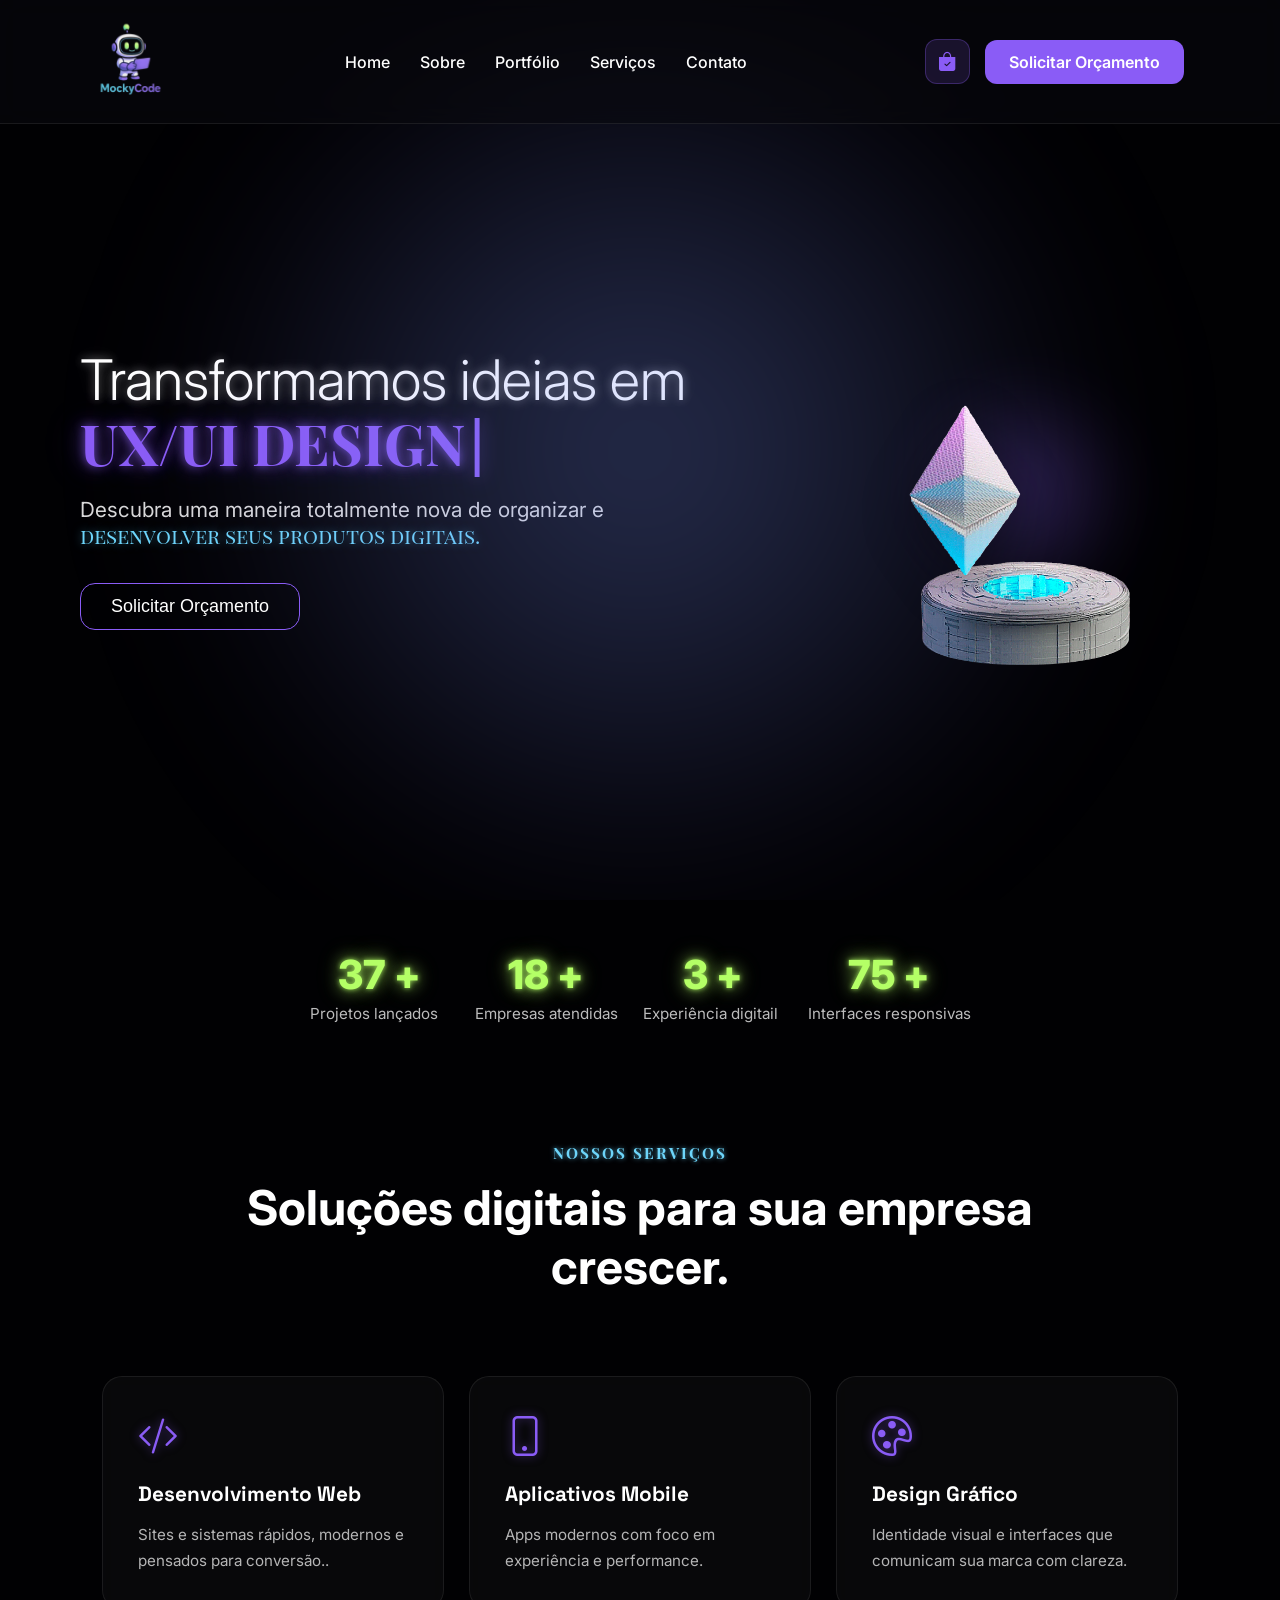
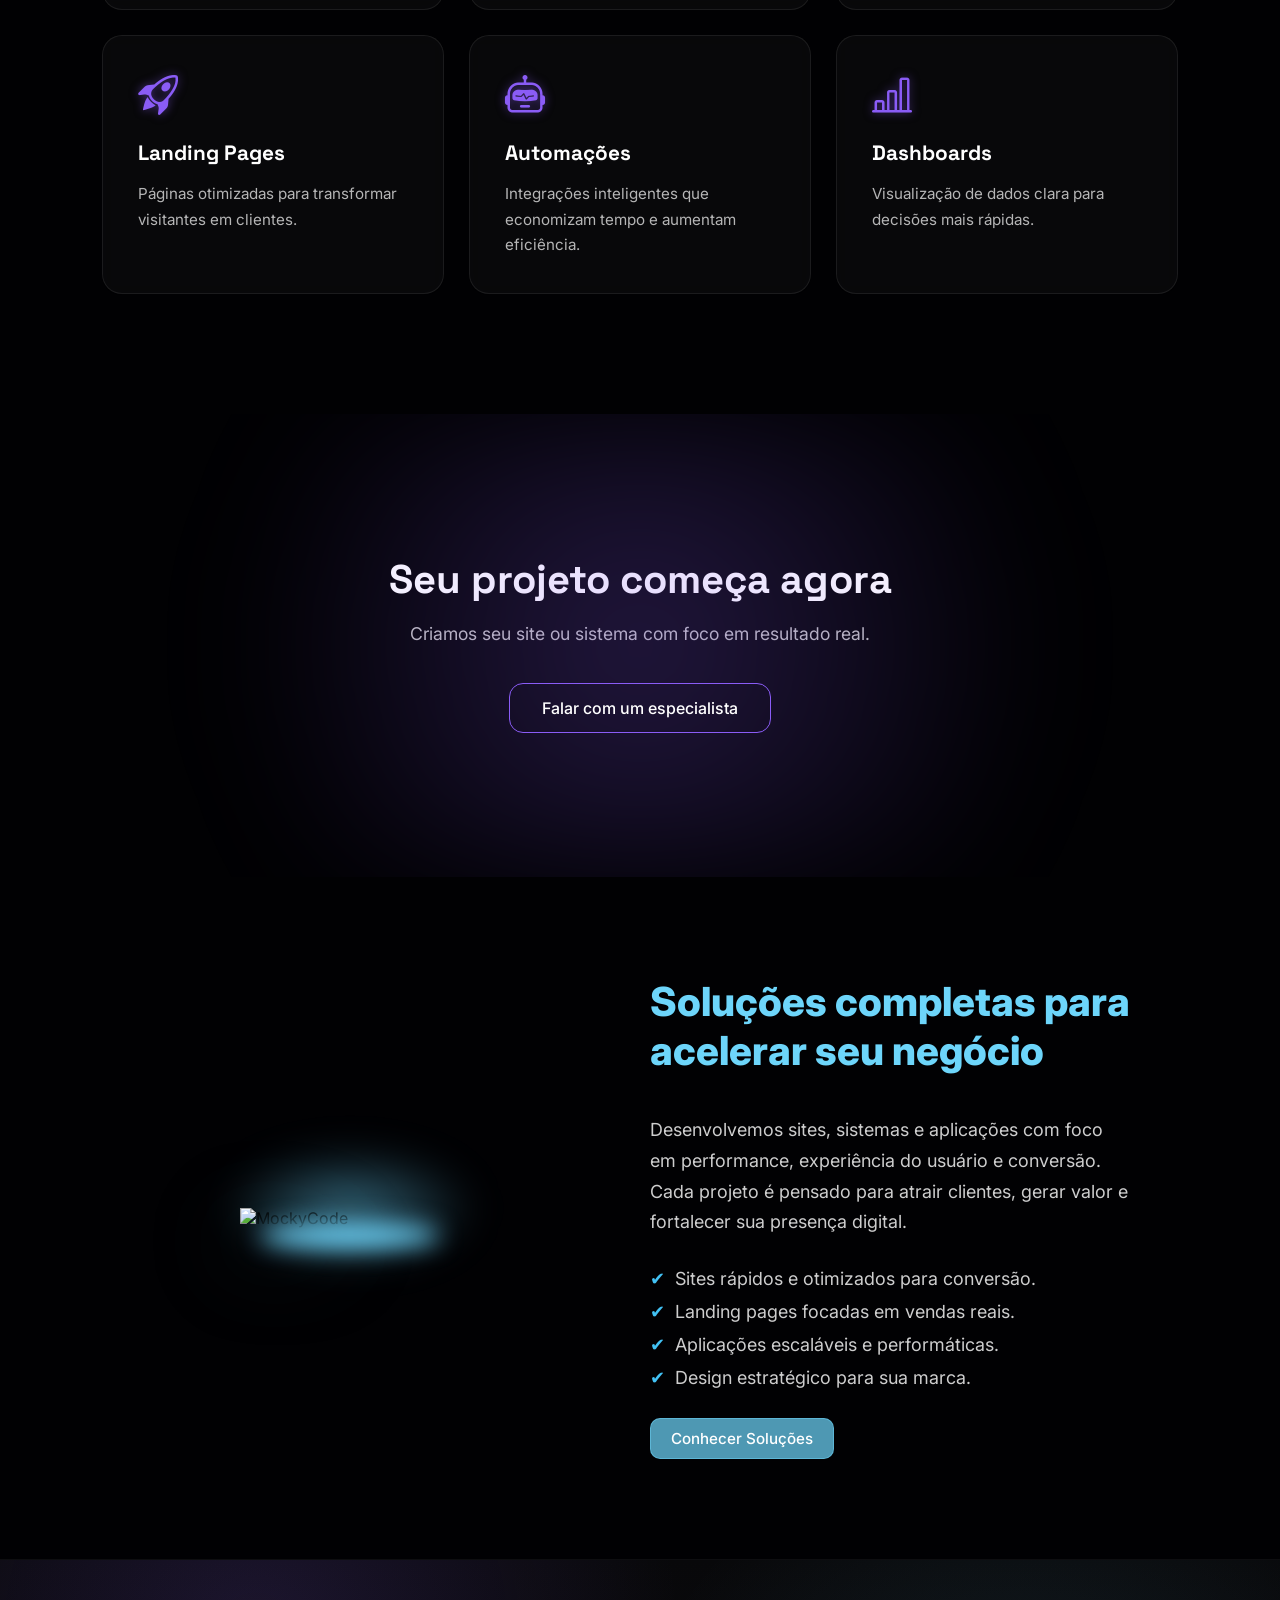
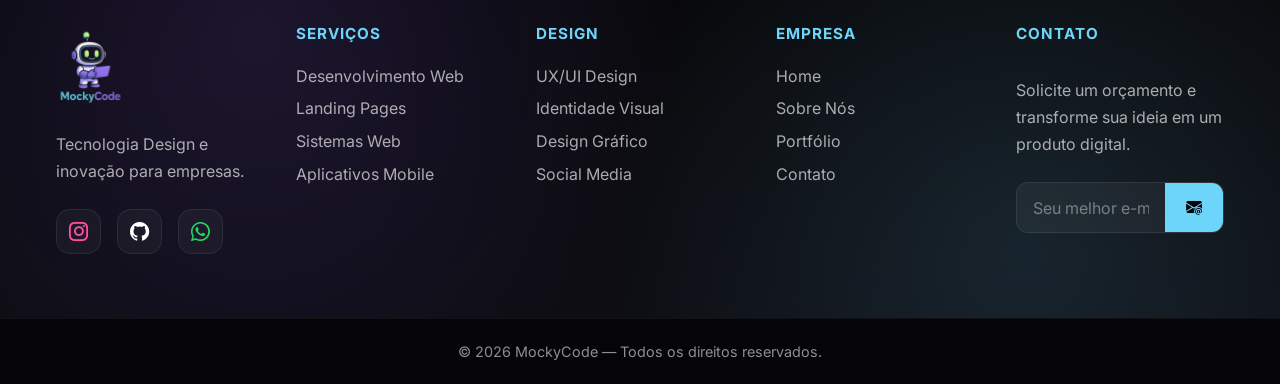
==== index..html @ bb94099f "teste" ====
<!DOCTYPE html>
<html lang="pt-br">

<head>
    <meta charset="UTF-8">
    <meta name="viewport" content="width=device-width, initial-scale=1.0">
    <!-- BOOTSRAP -->
    <link rel="stylesheet" href="https://cdn.jsdelivr.net/npm/bootstrap-icons@1.11.3/font/bootstrap-icons.min.css">

    <link rel="stylesheet" href="public/src/css/global/reset.css">
    <link rel="stylesheet" href="public/src/css/views/index.css">
    <script src="public/src/js/effects/scroll.js" defer></script>
    <script src="public/src/js/effects/contador.js" defer></script>
    <script src="public/src/js/effects/animation.js" defer></script>
    <script src="public/src/js/components/menumobi.js" defer></script>
    <title>Mockycode</title>
</head>

<body>
   <nav class="nav-bar">

    <div class="logo">
        <img src="public/app/assets/logo/logo-mockycode.svg" alt="logo-mockycode">
    </div>

    <div class="nav-list">

        <ul>
            <li><a href="#home">Home</a></li>
            <li><a href="#about">Sobre</a></li>
            <li><a href="#portfolio">Portfólio</a></li>
            <li><a href="#services">Serviços</a></li>
            <li><a href="#contact">Contato</a></li>
        </ul>

        <div class="mobile-actions">

            <a href="#" class="btn-loja">
                <i class="bi bi-bag-check-fill"></i>
            </a>

            <a href="#contact" class="btn-contato-menu">
                Solicitar Orçamento
            </a>

        </div>

    </div>

    <div class="nav-actions">
        <a href="#" class="btn-loja">
            <i class="bi bi-bag-check-fill"></i>
        </a>

        <a href="#contact" class="btn-contato-menu">
            Solicitar Orçamento
        </a>
    </div>

    <div class="mobile-menu-btn">
      <i class="bi bi-grid-3x3-gap-fill"></i>
    </div>

</nav>

    <main id="home">
        <div class="hero-content">

            <div class="content">
                <h1>
                    Transformamos ideias em
                    <span class="typing">produtos digitais.</span>
                </h1>

                <p>
                    Descubra uma maneira totalmente nova de organizar e
                    <span> desenvolver seus produtos digitais.</span>
                </p>

                <button class="btn-contato">
                    Solicitar Orçamento
                </button>
            </div>

            <div class="img-flutuante">
                <img src="public/app/assets/images/base.png" class="base-img">
                <img src="public/app/assets/images/diamante.png" class="objeto-img">
            </div>

        </div>
    </main>

    <div class="hero-stats">

        <div class="stat-box">
            <h3 class="counter" data-target="50">0</h3>
            <p>Projetos lançados</p>
        </div>

        <div class="stat-box">
            <h3 class="counter" data-target="25">0</h3>
            <p>Empresas atendidas</p>
        </div>

        <div class="stat-box">
            <h3 class="counter" data-target="5">0</h3>
            <p>Experiência digitail</p>
        </div>

        <div class="stat-box">
            <h3 class="counter" data-target="100">0</h3>
            <p>Interfaces responsivas</p>
        </div>

    </div>

    <section class="services">
        <div class="section-title">
            <span>Nossos Serviços</span>
            <h2>Soluções digitais para sua empresa crescer.</h2>
            <p>

            </p>
        </div>

        <div class="services-grid">

            <div class="service-card">
                <i class="bi bi-code-slash"></i>
                <h3>Desenvolvimento Web</h3>
                <p>Sites e sistemas rápidos, modernos e pensados para conversão..</p>
            </div>

            <div class="service-card">
                <i class="bi bi-phone"></i>
                <h3>Aplicativos Mobile</h3>
                <p>Apps modernos com foco em experiência e performance.</p>
            </div>

            <div class="service-card">
                <i class="bi bi-palette"></i>
                <h3>Design Gráfico</h3>
                <p>Identidade visual e interfaces que comunicam sua marca com clareza.</p>
            </div>

            <div class="service-card">
                <i class="bi bi-rocket-takeoff"></i>
                <h3>Landing Pages</h3>
                <p>Páginas otimizadas para transformar visitantes em clientes.</p>
            </div>

            <div class="service-card">
                <i class="bi bi-robot"></i>
                <h3>Automações</h3>
                <p>Integrações inteligentes que economizam tempo e aumentam eficiência.</p>
            </div>

            <div class="service-card">
                <i class="bi bi-bar-chart-line"></i>
                <h3>Dashboards</h3>
                <p>Visualização de dados clara para decisões mais rápidas.</p>
            </div>

        </div>
    </section>

    <section class="cta">
        <h2>Seu projeto começa agora</h2>
        <p>Criamos seu site ou sistema com foco em resultado real.</p>

        <a href="#" class="btn-cta">Falar com um especialista</a>
    </section>

    <section class="card-section">
        <div class="floating-image">

            <img src="public/app/assets/images/robo.png" alt="MockyCode">

            <div class="floating-shadow"></div>

        </div>

        <div class="card-text">
            <h2>Soluções completas para acelerar seu negócio</h2>
            <p>Desenvolvemos sites, sistemas e aplicações com foco em performance, experiência do usuário e conversão.
                Cada projeto é pensado para atrair clientes, gerar valor e fortalecer sua presença digital.</p>
            <ul>
                <li>Sites rápidos e otimizados para conversão.</li>
                <li>Landing pages focadas em vendas reais.</li>
                <li>Aplicações escaláveis e performáticas.</li>
                <li>Design estratégico para sua marca.</li>
            </ul>
            <a class="btn-pourple" href="#">Conhecer Soluções</a>
        </div>
    </section>

    <footer>
        <div id="footer-content">
            <div id="footer-contacts">
                <img src="public/app/assets/logo/logo-mockycode.svg" alt="">
                <p>Tecnologia Design e inovação para empresas.</p>

                <div id="footer-social-midia">
                    <a href="#" class="footer-link" id="instagram">
                        <i class="bi bi-instagram"></i>
                    </a>

                    <a href="#" class="footer-link" id="github">
                        <i class="bi bi-github icon-black"></i>
                    </a>

                    <a href="#" class="footer-link" id="whatsapp">
                        <i class="bi bi-whatsapp"></i>
                    </a>
                </div>
            </div>

            <ul class="footer-list">
                <li>
                    <h3>SERVIÇOS</h3>
                </li>
                <li>
                    <a href="#" class="footer-link">Desenvolvimento Web</a>
                </li>
                <li>
                    <a href="#" class="footer-link">Landing Pages</a>
                </li>
                <li>
                    <a href="#" class="footer-link">Sistemas Web</a>
                </li>
                <li>
                    <a href="#" class="footer-link">Aplicativos Mobile</a>
                </li>
            </ul>

            <ul class="footer-list">
                <li>
                    <h3>DESIGN</h3>
                </li>
                <li>
                    <a href="#" class="footer-link">UX/UI Design</a>
                </li>
                <li>
                    <a href="#" class="footer-link">Identidade Visual</a>
                </li>
                <li>
                    <a href="#" class="footer-link">Design Gráfico</a>
                </li>
                <li>
                    <a href="#" class="footer-link">Social Media</a>
                </li>
            </ul>

            <ul class="footer-list">
                <li>
                    <h3>EMPRESA</h3>
                </li>
                <li>
                    <a href="#home" class="footer-link">Home</a>
                </li>
                <li>
                    <a href="#about" class="footer-link">Sobre Nós</a>
                </li>
                <li>
                    <a href="#portfolio" class="footer-link">Portfólio</a>
                </li>
                <li>
                    <a href="#contact" class="footer-link">Contato</a>
                </li>
            </ul>


            <div id="footer-subscribe">
                <h3>CONTATO</h3>

                <p>Solicite um orçamento e transforme sua ideia em um produto digital.</p>

                <div id="input-group">
                    <input type="email" id="email" placeholder="Seu melhor e-mail">
                    <button>
                        <i class="bi bi-envelope-at-fill"></i>
                    </button>
                </div>
            </div>
        </div>

        <div id="footer-copyright">
            &#169
            2026 MockyCode — Todos os direitos reservados.
        </div>
    </footer>

</body>

</html
---- public/src/css/views/index.css ----
/* MAIN */
main::before {
    content: "";
    position: absolute;
    inset: -20%;
    background:
        radial-gradient(circle, rgba(109, 213, 250, .15) 0%, transparent 40%),
        radial-gradient(circle, rgba(138, 92, 246, .20) 0%, transparent 45%);

    filter: blur(80px);

    animation: floatGlow 12s ease-in-out infinite alternate;
}

@keyframes floatGlow {

    0% {
        transform: translate(-20%, -20%) rotate(0deg);
    }

    100% {
        transform: translate(20%, 20%) rotate(180deg);
    }
}

#home {
    min-height: 100vh;
    display: flex;
    align-items: center;
    justify-content: center;
    padding-top: 80px;
    position: relative;
    overflow: hidden;
}

.hero-content {
    width: 100%;
    max-width: 1300px;
    margin: 0 auto;
    padding: 0 60px;
    display: flex;
    align-items: center;
    justify-content: center;
    gap: 120px;
}

.content {
    flex: 1;
    max-width: 650px;
}

.content h1 {
    font-size: 3.5rem;
    font-weight: 300;
    line-height: 1.1;
    color: var(--color-6);
    margin-bottom: 25px;
    text-shadow:
        0 0 10px rgba(255, 255, 255, .4),
        0 0 20px rgba(255, 255, 255, .15);
}

.content h1 span {
    display: block;
    color: var(--color-1);
    font-weight: 700;
    text-shadow:
        0 0 10px rgba(138, 92, 246, .7),
        0 0 20px rgba(138, 92, 246, .5),
        0 0 40px rgba(138, 92, 246, .3);
}

.typing::after {
    content: "|";
    margin-left: 5px;
    animation: blink 0.7s infinite;
    color: var(--color-1);
    text-shadow: 0 0 20px rgba(138, 92, 246, .5);
}

@keyframes blink {
    50% {
        opacity: 0;
    }
}

.content p {
    max-width: 600px;
    color: rgba(255, 255, 255, .85);
    font-size: 1.3rem;
    line-height: 1.2;
    margin-bottom: 35px;
    font-family: var(--font2);
}

.content p span {
    display: block;
    color: var(--color-3);
    text-shadow: 0 0 10px rgba(109, 213, 250, .5);
}

.btn-contato {
    position: relative;
    overflow: hidden;
    padding: 12px 30px;
    font-size: 18px;
    font-weight: 500;
    border-radius: 15px;
    background: transparent;
    border: 1px solid #8A5CF6;
    color: #FFFFFF;
    cursor: pointer;
    transition: color .5s ease;
}

.btn-contato::before {
    content: "";
    position: absolute;
    inset: 0;
    background: #8A5CF6;
    transform: scaleX(0);
    transform-origin: left;
    transition: transform .5s ease;
    z-index: -1;
}

.btn-contato:hover::before {
    transform: scaleX(1);
}

.btn-contato:hover {
    color: var(--color-7);
    text-shadow: 0 0 10px #000;
}

.img-flutuante {
    position: relative;
    width: 350px;
    height: 350px;
    display: flex;
    justify-content: center;
    align-items: center;
    flex-shrink: 0;
}

.img-flutuante::before {
    content: "";
    position: absolute;
    width: 220px;
    height: 220px;
    border-radius: 50%;
    background: radial-gradient(circle, rgba(138, 92, 246, .35), transparent 70%);
    filter: blur(35px);
    z-index: -1;
}

.img-flutuante::after {
    content: "";
    position: absolute;
    bottom: 35px;
    left: 50%;
    transform: translateX(-50%);
    width: 140px;
    height: 20px;
    background: rgba(0, 0, 0, .55);
    border-radius: 50%;
    filter: blur(10px);
    animation: shadowFloat 4s ease-in-out infinite;
}

.base-img {
    position: absolute;
    width: 220px;
    bottom: 0;
    left: 50%;
    transform: translateX(-50%);
}

.objeto-img {
    /* position: absolute; */
    width: 120px;
    top: 70px;
    left: 50%;
    transform: translateX(-50%);
    animation: float 4s ease-in-out infinite;
    filter: drop-shadow(0 15px 25px rgba(0, 0, 0, .4));
}

@keyframes float {

    0%,
    100% {
        transform:
            translateX(-50%) translateY(0);
    }

    50% {
        transform:
            translateX(-50%) translateY(-20px);
    }
}

@keyframes shadowFloat {

    0%,
    100% {
        transform:
            translateX(-50%) scale(1);

        opacity: .5;
    }

    50% {
        transform:
            translateX(-50%) scale(.8);

        opacity: .2;
    }
}

/* SECTION CONTADOR */

.hero-stats {
    display: flex;
    justify-content: center;
    align-items: center;
    gap: 25px;
    margin-top: 50px;
    flex-wrap: wrap;
}

.stat-box {
    min-width: 140px;
}

.stat-box h3 {
    font-size: 2.5rem;
    font-weight: 800;
    margin-bottom: 5px;
    text-align: center;
    color: var(--color-5);
    text-shadow:
        0 0 5px rgba(180, 255, 102, .8),
        0 0 15px rgba(180, 255, 102, .6),
        0 0 25px rgba(180, 255, 102, .4);
}

.stat-box p {
    color: rgba(255, 255, 255, 0.735);
    font-size: .95rem;
}

/* SECTION SERVIÇOS */
.services {
    padding: 120px 8%;
}

.section-title {
    text-align: center;
    max-width: 800px;
    margin: 0 auto 80px;
}

.section-title span {
    color: var(--color-3);
    text-shadow: 0 0 5px rgba(109, 213, 250, .8);
    font-size: .95rem;
    font-weight: 600;
    letter-spacing: 2px;
    text-transform: uppercase;
}

.section-title h2 {
    font-size: 3rem;
    color: var(--color-6);
    margin: 15px 0;
}

.services-grid {
    display: grid;
    grid-template-columns: repeat(3, 1fr);
    gap: 25px;
}

.service-card {
    padding: 35px;
    background: rgba(255, 255, 255, .03);
    border: 1px solid rgba(255, 255, 255, .08);
    border-radius: 20px;
    transition: .4s ease;
    backdrop-filter: blur(10px);
}

.service-card:hover {
    transform: translateY(-10px);
    border-color: rgba(138, 92, 246, .4);
    box-shadow: 0 10px 30px rgba(138, 92, 246, .15), 0 0 20px rgba(109, 213, 250, .08);
}

.service-card i {
    font-size: 2.5rem;
    color: var(--color-1);
    margin-bottom: 20px;
    display: inline-block;
    text-shadow: 0 0 10px rgba(138, 92, 246, .5);
}

.service-card h3 {
    color: var(--color-6);
    margin-bottom: 15px;
    font-size: 1.3rem;
    font-family: var(--font-heading);
}

.service-card p {
    color: rgba(255, 255, 255, .7);
    line-height: 1.7;
    font-size: .95rem;
}

/* SESSÃO CTA */

.cta {
    text-align: center;
    padding: 140px 8%;
    position: relative;
    overflow: hidden;
    opacity: 0;
    transform: translateY(60px);
    transition: all 1s ease;
}

.cta.active {
    opacity: 1;
    transform: translateY(0);
}

.cta::before {
    content: "";
    position: absolute;
    inset: 0;
    background: radial-gradient(circle, rgba(138, 92, 246, .25), transparent 60%);
    filter: blur(60px);
}

.cta h2 {
    font-size: 2.5rem;
    color: var(--color-6);
    margin-bottom: 15px;
    font-family: var(--font-heading);
}

.cta p {
    color: rgba(255, 255, 255, 0.742);
    font-size: 1.1rem;
    max-width: 600px;
    margin: 0 auto 35px;
    line-height: 1.6;
}

.btn-cta {
    display: inline-block;
    padding: 14px 32px;
    border-radius: 14px;
    background: transparent;
    border: 1px solid var(--color-1);
    color: var(--color-6);
    text-decoration: none;
    font-weight: 500;
    position: relative;
    overflow: hidden;
    transition: all .4s ease;
}

.btn-cta::before {
    content: "";
    position: absolute;
    inset: 0;
    background: var(--color-1);
    transform: scaleX(0);
    transform-origin: left;
    transition: transform .4s ease;
    z-index: -1;
}

.btn-cta:hover::before {
    transform: scaleX(1);
}

.btn-cta:hover {
    color: #fff;
    box-shadow: 0 0 20px rgba(138, 92, 246, .5);
    transform: translateY(-3px);
}

/* sessão robo */

.card-section {
    background: var(--dark);
    padding: 100px 40px;
    display: flex;
    align-items: center;
    justify-content: center;
    gap: 100px;
}

.floating-image {
    position: relative;
    flex: 0 1 400px;
    display: flex;
    justify-content: center;
    align-items: center;
    z-index: 2;
}

.floating-image img {
    width: 320px;
    max-width: 100%;
    height: auto;
    animation: float 4s ease-in-out infinite;
    filter: drop-shadow(0 20px 40px rgba(0, 0, 0, .35));
}

.floating-image::before {
    content: "";
    position: absolute;
    left: 50%;
    bottom: -40px;
    transform: translateX(-50%);
    width: 260px;
    height: 120px;
    background: radial-gradient(ellipse, rgba(109, 213, 250, .5), transparent 70%);
    filter: blur(20px);
    z-index: -1;
}

.floating-shadow {
    position: absolute;
    left: 50%;
    bottom: -20px;
    transform: translateX(-50%);
    width: 180px;
    height: 25px;
    border-radius: 50%;
    background: rgb(109, 212, 250);
    filter: blur(12px);
    animation: shadowFloat 4s ease-in-out infinite;
}

@keyframes float {

    0%,
    100% {
        transform: translateY(0);
    }

    50% {
        transform: translateY(-25px);
    }

}

@keyframes shadowFloat {

    0%,
    100% {
        transform: translateX(-50%) scale(1);
        opacity: .45;
    }

    50% {
        transform: translateX(-50%) scale(.75);
        opacity: .20;
    }

}

.card-text {
    max-width: 480px;
}

.card-text h2 {
    color: var(--color-3);
    font-weight: 800;
    font-size: 40px;
    margin-bottom: 40px;
}

.card-text p {
    font-size: 18px;
    color: rgba(255, 255, 255, 0.805);
    line-height: 1.7;
    margin-bottom: 24px;
}

.card-text ul {
    list-style: none;
    margin-bottom: 24px;
}

.card-text ul li {
    color: rgba(255, 255, 255, 0.805);
    font-size: 18px;
    padding: 6px 0;
}

.card-text ul li::before {
    content: '✔';
    color: var(--color-4);
    margin-right: 10px;
}

.btn-pourple {
    display: inline-flex;
    align-items: center;
    justify-content: center;
    padding: 10px 20px;
    font-size: 0.95rem;
    border-radius: 10px;
    background: rgba(109, 212, 250, 0.718);
    border: 1px solid rgba(109, 213, 250, .5);
    color: var(--color-6);
    text-decoration: none;
    font-weight: 500;
    transition: all .3s ease;
    width: fit-content;
}

.btn-pourple:hover {
    background: var(--color-3);
    box-shadow: 0 0 18px rgba(109, 213, 250, .5);
    transform: translateY(-2px);
}

.btn-pourple:hover {
    color: var(--color-7);
    background: var(--color-3);
    box-shadow: 0 0 20px rgba(109, 213, 250, .5);
    transform: translateY(-3px);
}

.floating-image img {
    width: 220px;
    max-width: 100%;
    height: auto;
    animation: float 4s ease-in-out infinite;
    filter: drop-shadow(0 25px 45px rgba(109, 213, 250, .5));
}

/* RESPONSIVIDADE GERAL */

/* TABLET */
@media screen and (max-width: 1024px) {

    .hero-content {
        flex-direction: column;
        text-align: center;
        gap: 70px;
        padding: 0 30px;
    }

    .content {
        max-width: 100%;
    }

    .content h1 {
        font-size: 3rem;
    }

    .content p {
        max-width: 100%;
        font-size: 1.15rem;
    }

    .hero-stats {
        justify-content: center;
    }

    .services-grid {
        grid-template-columns: repeat(2, 1fr);
    }

    .card-section {
        flex-direction: column;
        text-align: center;
        gap: 60px;
    }

    .card-text {
        max-width: 100%;
    }

    .card-text ul {
        display: inline-block;
        text-align: left;
    }

    .floating-image {
        flex: unset;
    }
}

/* MOBILE */
@media screen and (max-width: 768px) {

    #home {
        padding-top: 120px;
        min-height: auto;
    }

    .hero-content {
        gap: 50px;
        padding: 0 20px;
    }

    .content h1 {
        font-size: 2.5rem;
    }

    .content p {
        font-size: 1rem;
        line-height: 1.6;
    }

    .img-flutuante {
        width: 280px;
        height: 280px;
    }

    .base-img {
        width: 180px;
    }

    .objeto-img {
        width: 90px;
        top: 50px;
    }

    .hero-stats {
        gap: 20px;
    }

    .stat-box {
        min-width: 120px;
    }

    .stat-box h3 {
        font-size: 2rem;
    }

    /* TITULOS */

    .section-title {
        margin-bottom: 50px;
    }

    .section-title h2 {
        font-size: 2.2rem;
    }

    .services {
        padding: 80px 20px;
    }

    .services-grid {
        grid-template-columns: 1fr;
    }

    .service-card {
        padding: 25px;
    }

    .cta {
        padding: 100px 20px;
    }

    .cta h2 {
        font-size: 2rem;
    }

    .cta p {
        font-size: 1rem;
    }

    .card-section {
        padding: 80px 20px;
    }

    .floating-image img {
        width: 180px;
    }

    .floating-image::before {
        width: 200px;
    }

    .card-text h2 {
        font-size: 2rem;
        margin-bottom: 25px;
    }

    .card-text p {
        font-size: 1rem;
    }

    .card-text ul li {
        font-size: 1rem;
    }
}

/* MOBILE PEQUENO */
@media screen and (max-width: 480px) {

    .content h1 {
        font-size: 2rem;
    }

    .content p {
        font-size: .95rem;
    }

    .btn-contato {
        width: 100%;
    }

    .img-flutuante {
        width: 240px;
        height: 240px;
    }

    .base-img {
        width: 150px;
    }

    .objeto-img {
        width: 80px;
    }

    /* CONTADORES */

    /* CONTADORES */

    .hero-stats {
        flex-direction: row;
        flex-wrap: wrap;
        justify-content: center;
    }

    .stat-box h3 {
        font-size: 1.8rem;
    }

    /* TÍTULOS */

    .section-title h2 {
        font-size: 1.8rem;
    }

    /* CTA */

    .cta h2 {
        font-size: 1.7rem;
    }

    .btn-cta {
        width: 100%;
    }

    /* ROBO */

    .card-text h2 {
        font-size: 1.8rem;
    }

    .btn-pourple {
        width: 100%;
    }

    .floating-image img {
        width: 160px;
    }
}
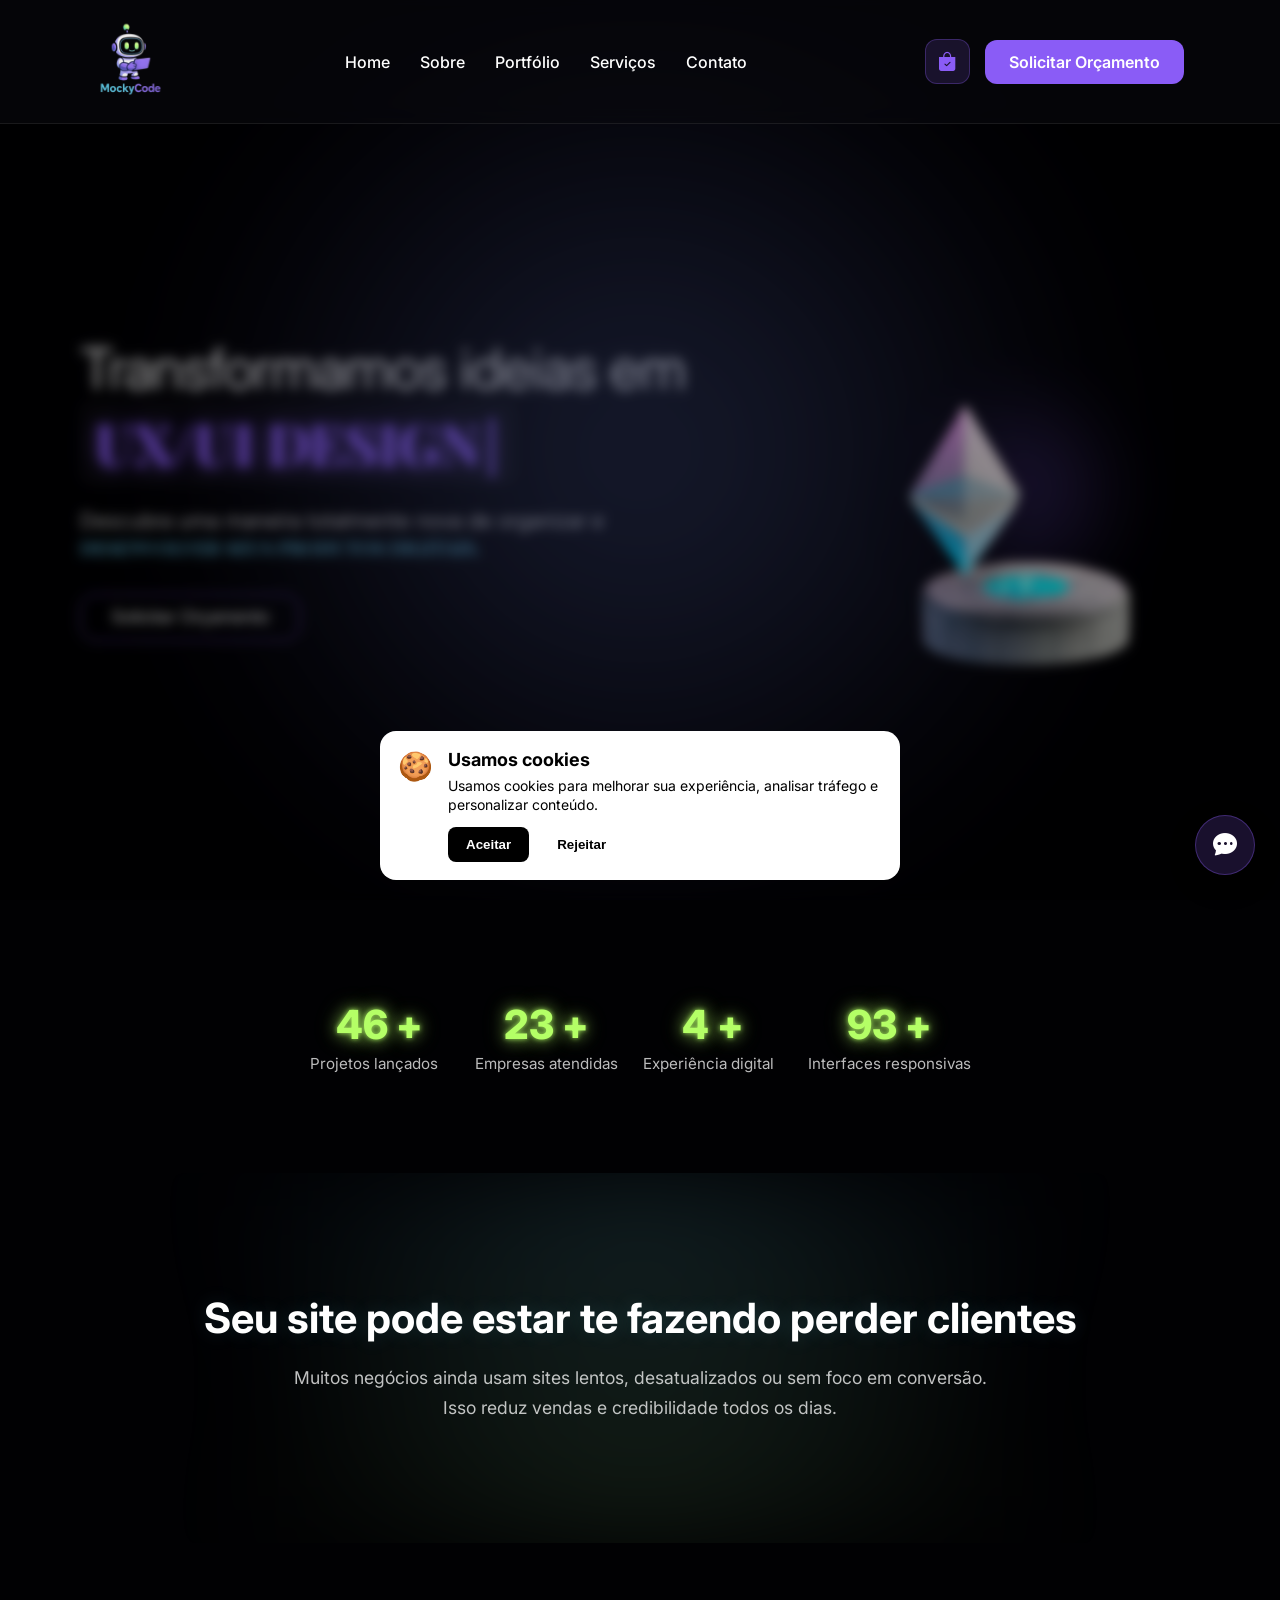
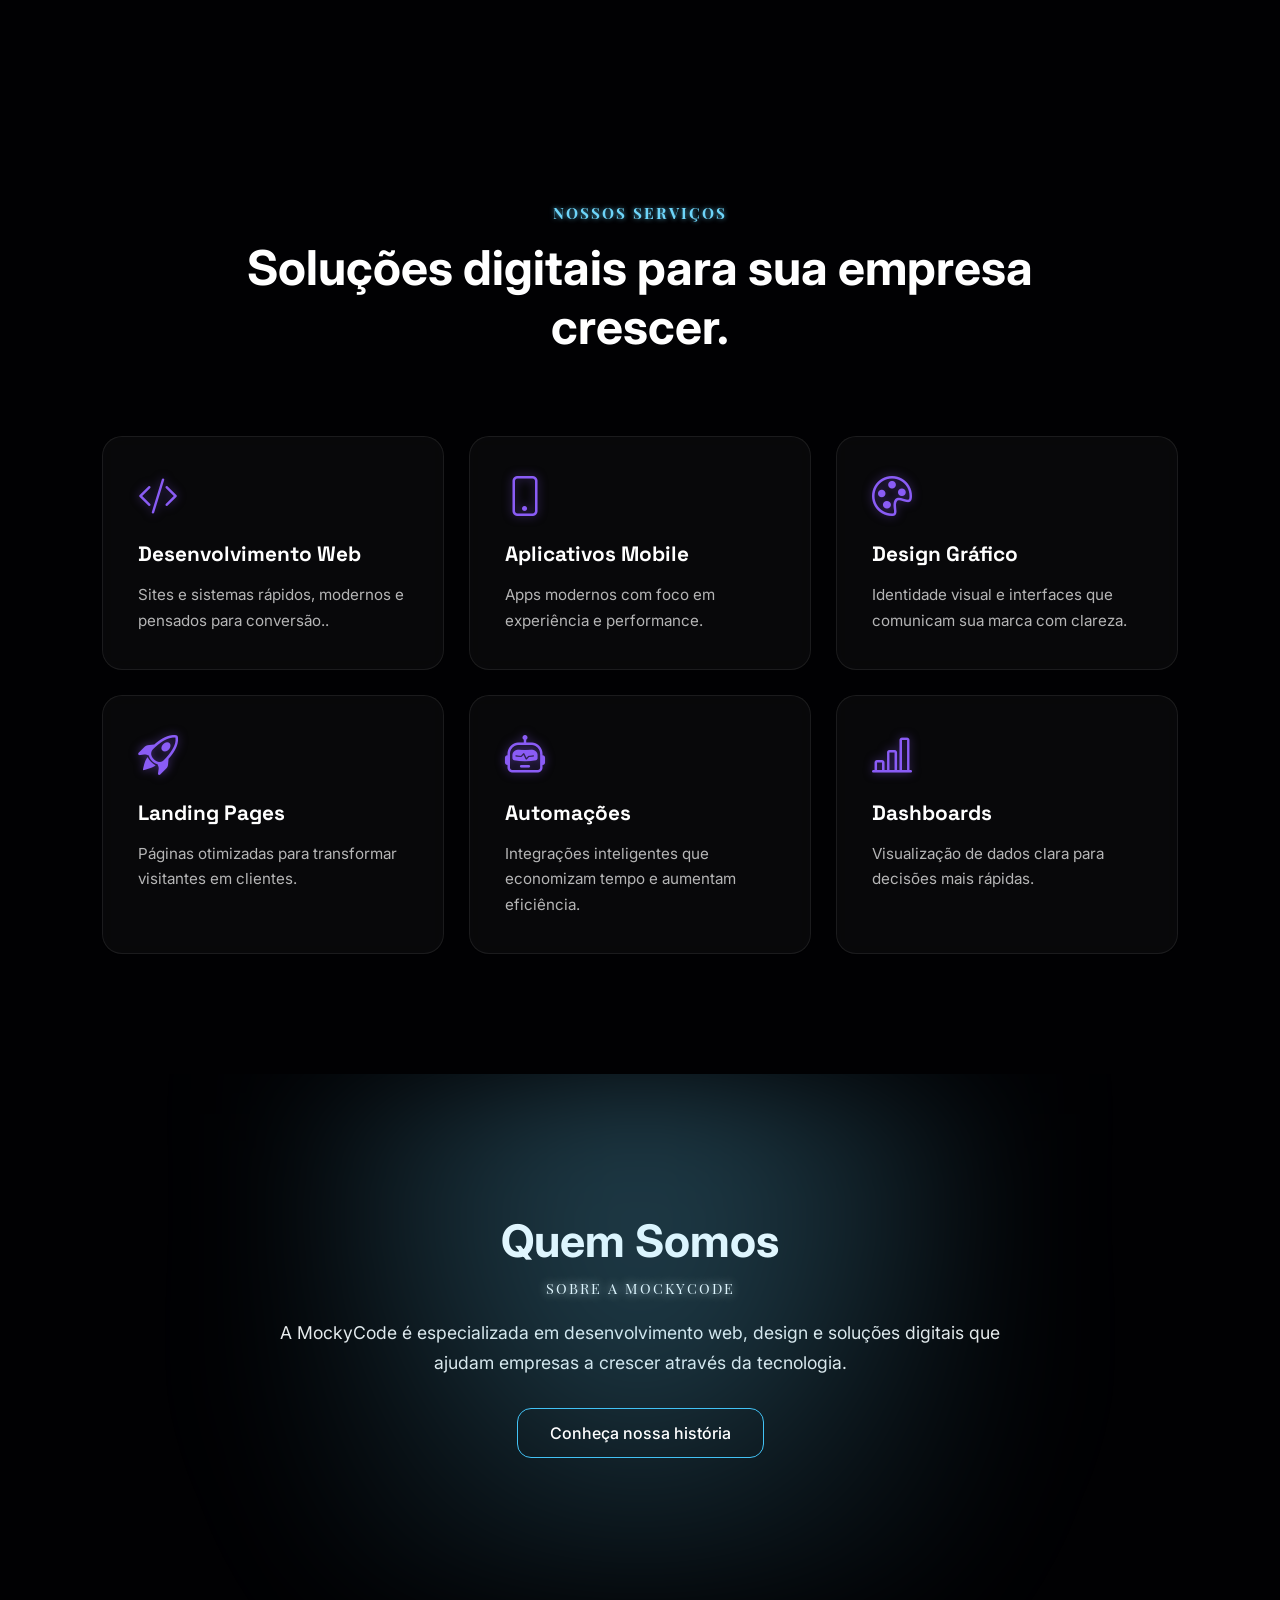
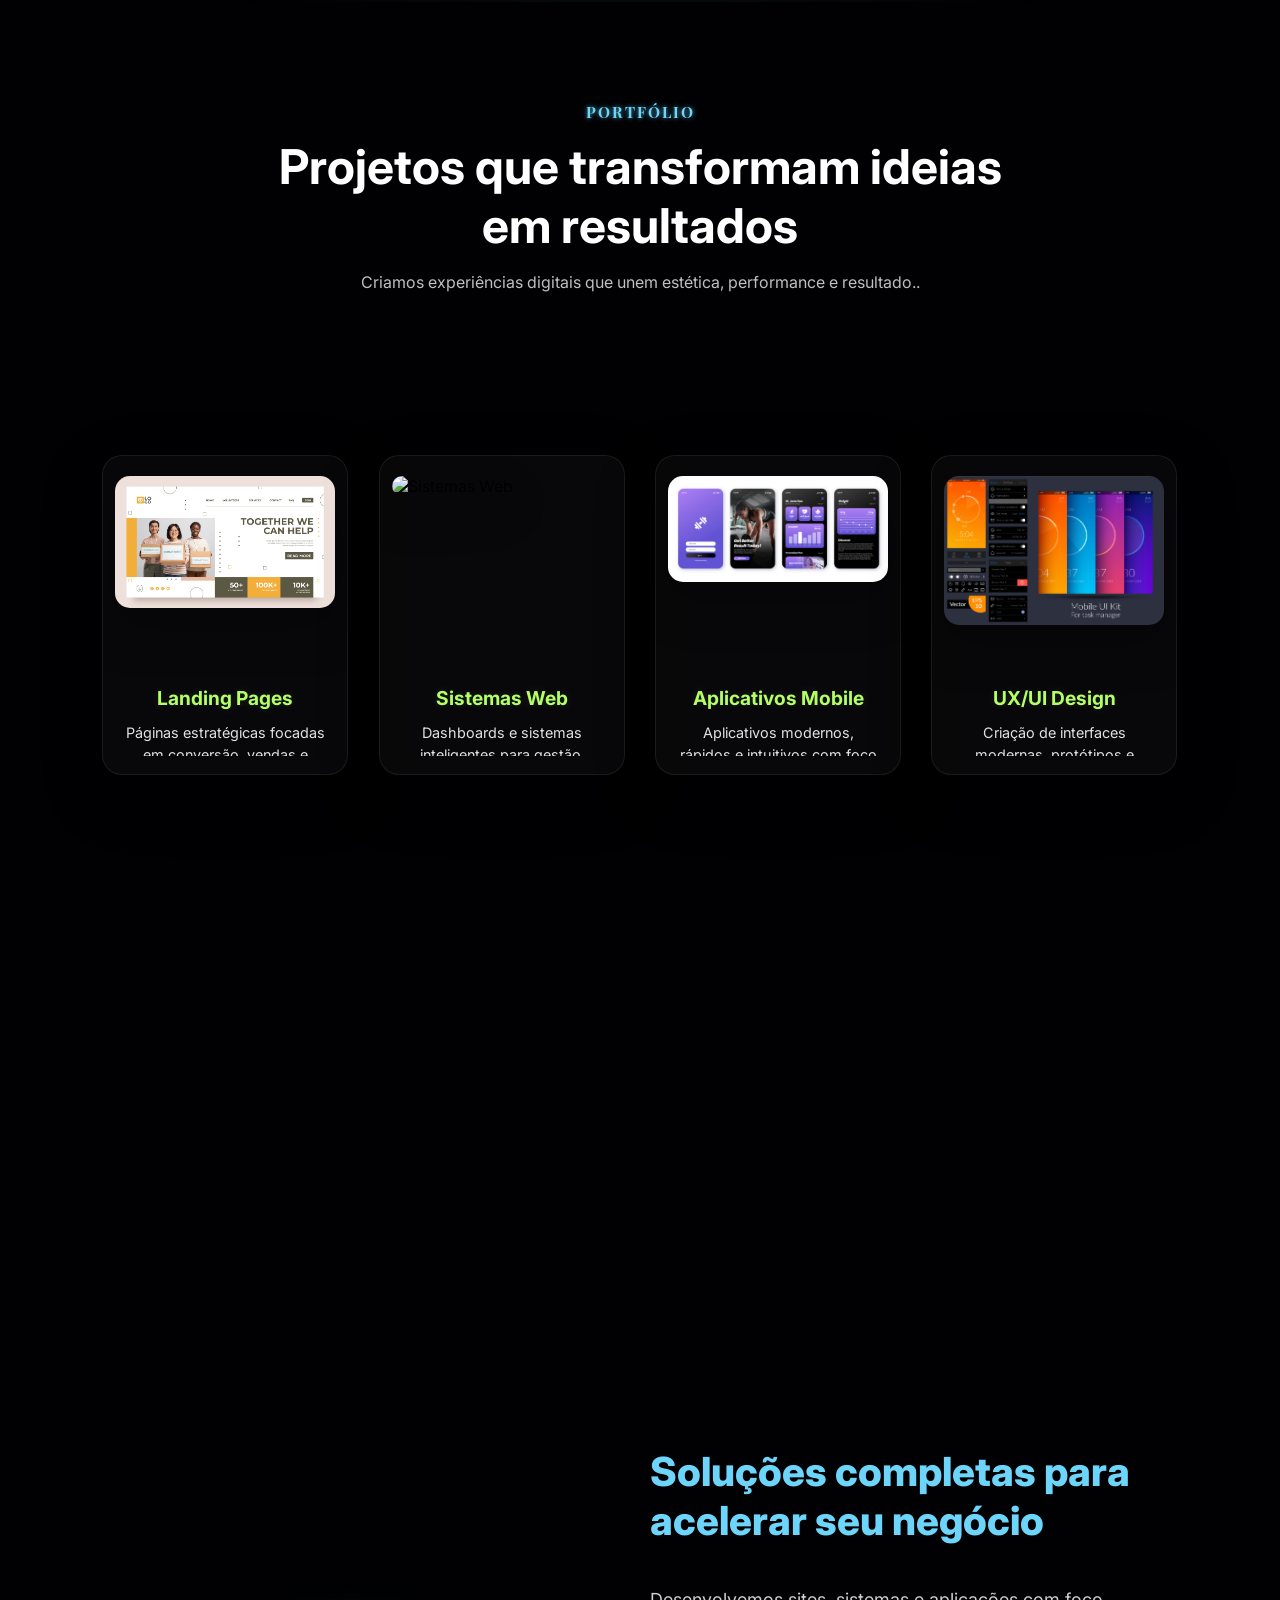
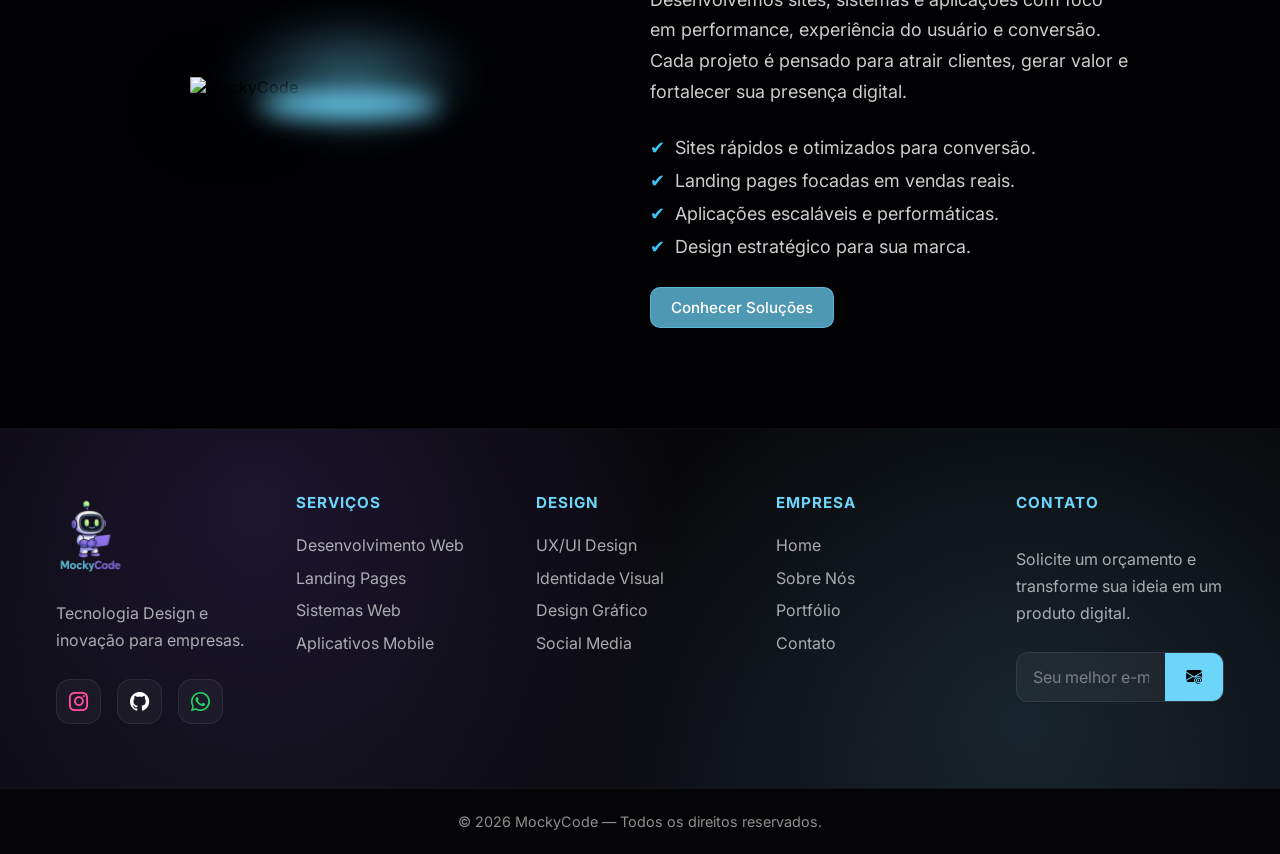
==== commit d279d106: "teste" ====
--- a/index..html
+++ b/index..html
@@ -3,38 +3,106 @@
 
 <head>
     <meta charset="UTF-8">
+
+    <!-- SEO básico -->
+    <meta name="description"
+        content="Criamos sites, landing pages e sistemas web modernos com foco em performance, design e conversão.">
+    <meta name="keywords" content="desenvolvimento web, landing page, UI UX, sistemas web, frontend, MockyCode">
+    <meta name="author" content="MockyCode">
+
+    <!-- Responsividade -->
     <meta name="viewport" content="width=device-width, initial-scale=1.0">
-    <!-- BOOTSRAP -->
+
+    <!-- TÍTULO -->
+    <title>MockyCode | Desenvolvimento Web, UI/UX e Sistemas</title>
+
+    <!-- FAVICON (corrigido) -->
+    <link rel="icon" href="public/app/assets/logo/logo-mockycode.svg" type="image/svg+xml">
+
+    <!-- OG IMAGE (preview WhatsApp / redes sociais) -->
+    <meta property="og:title" content="MockyCode | Desenvolvimento Web">
+    <meta property="og:description"
+        content="Sites modernos, sistemas e UX/UI de alto nível com foco em performance e conversão.">
+    <meta property="og:image" content="https://seudominio.com/public/app/assets/images/og-image.png">
+    <meta property="og:type" content="website">
+    <meta property="og:url" content="https://seudominio.com">
+
+    <!-- BOOTSTRAP ICONS -->
     <link rel="stylesheet" href="https://cdn.jsdelivr.net/npm/bootstrap-icons@1.11.3/font/bootstrap-icons.min.css">
 
+    <!-- CSS -->
     <link rel="stylesheet" href="public/src/css/global/reset.css">
     <link rel="stylesheet" href="public/src/css/views/index.css">
+
+    <!-- JS -->
     <script src="public/src/js/effects/scroll.js" defer></script>
     <script src="public/src/js/effects/contador.js" defer></script>
     <script src="public/src/js/effects/animation.js" defer></script>
     <script src="public/src/js/components/menumobi.js" defer></script>
-    <title>Mockycode</title>
+    <script src="public/src/js/effects/card.js" defer></script>
+    <script src="public/src/js/components/cookies.js" defer></script>
+    <script src="public/src/js/components/server.js" defer></script>
+    <script src="public/src/js/components/chtabot-ui.js" defer></script>
 </head>
 
 <body>
-   <nav class="nav-bar">
-
-    <div class="logo">
-        <img src="public/app/assets/logo/logo-mockycode.svg" alt="logo-mockycode">
+
+    <div class="cookies-overlay" id="cookies-overlay">
     </div>
 
-    <div class="nav-list">
-
-        <ul>
-            <li><a href="#home">Home</a></li>
-            <li><a href="#about">Sobre</a></li>
-            <li><a href="#portfolio">Portfólio</a></li>
-            <li><a href="#services">Serviços</a></li>
-            <li><a href="#contact">Contato</a></li>
-        </ul>
-
-        <div class="mobile-actions">
-
+    <div class="cookies-msg" id="cookies-msg">
+
+        <div class="cookies-card">
+
+            <div class="cookies-icon">🍪</div>
+
+            <div class="cookies-content">
+                <h3>Usamos cookies</h3>
+                <p>
+                    Usamos cookies para melhorar sua experiência, analisar tráfego e personalizar conteúdo.
+                </p>
+
+                <div class="cookies-btn">
+                    <button class="aceitar" onclick="aceito()">Aceitar</button>
+                    <button class="rejeitar" onclick="rejeitar()">Rejeitar</button>
+                </div>
+            </div>
+
+        </div>
+
+    </div>
+
+    <nav class="nav-bar">
+
+        <div class="logo">
+            <img src="public/app/assets/logo/logo-mockycode.svg" alt="logo-mockycode">
+        </div>
+
+        <div class="nav-list">
+
+            <ul>
+                <li><a href="#home">Home</a></li>
+                <li><a href="#about">Sobre</a></li>
+                <li><a href="#portfolio">Portfólio</a></li>
+                <li><a href="#services">Serviços</a></li>
+                <li><a href="#contact">Contato</a></li>
+            </ul>
+
+            <div class="mobile-actions">
+
+                <a href="#" class="btn-loja">
+                    <i class="bi bi-bag-check-fill"></i>
+                </a>
+
+                <a href="#contact" class="btn-contato-menu">
+                    Solicitar Orçamento
+                </a>
+
+            </div>
+
+        </div>
+
+        <div class="nav-actions">
             <a href="#" class="btn-loja">
                 <i class="bi bi-bag-check-fill"></i>
             </a>
@@ -42,26 +110,13 @@
             <a href="#contact" class="btn-contato-menu">
                 Solicitar Orçamento
             </a>
-
-        </div>
-
-    </div>
-
-    <div class="nav-actions">
-        <a href="#" class="btn-loja">
-            <i class="bi bi-bag-check-fill"></i>
-        </a>
-
-        <a href="#contact" class="btn-contato-menu">
-            Solicitar Orçamento
-        </a>
-    </div>
-
-    <div class="mobile-menu-btn">
-      <i class="bi bi-grid-3x3-gap-fill"></i>
-    </div>
-
-</nav>
+        </div>
+
+        <div class="mobile-menu-btn">
+            <i class="bi bi-grid-3x3-gap-fill"></i>
+        </div>
+
+    </nav>
 
     <main id="home">
         <div class="hero-content">
@@ -104,7 +159,7 @@
 
         <div class="stat-box">
             <h3 class="counter" data-target="5">0</h3>
-            <p>Experiência digitail</p>
+            <p>Experiência digital</p>
         </div>
 
         <div class="stat-box">
@@ -114,7 +169,16 @@
 
     </div>
 
-    <section class="services">
+    <section class="problem">
+        <h2>Seu site pode estar te fazendo perder clientes</h2>
+
+        <p>
+            Muitos negócios ainda usam sites lentos, desatualizados ou sem foco em conversão.
+            Isso reduz vendas e credibilidade todos os dias.
+        </p>
+    </section>
+
+    <section class="services" id="services">
         <div class="section-title">
             <span>Nossos Serviços</span>
             <h2>Soluções digitais para sua empresa crescer.</h2>
@@ -164,9 +228,106 @@
         </div>
     </section>
 
+    <section class="about" id="about">
+
+        <h2>Quem Somos</h2>
+
+        <span class="section-badge">
+            SOBRE A MOCKYCODE
+        </span>
+
+        <p>
+            A MockyCode é especializada em desenvolvimento web, design e soluções digitais que ajudam empresas a crescer
+            através da tecnologia.
+        </p>
+
+        <a href="about.html" class="btn-about">
+            Conheça nossa história
+        </a>
+
+    </section>
+
+    <section class="portfolio" id="portfolio">
+
+        <!-- TÍTULO DA SEÇÃO -->
+        <div class="section-title">
+            <span>Portfólio</span>
+            <h2>Projetos que transformam ideias em resultados</h2>
+            <p>
+                Criamos experiências digitais que unem estética, performance e resultado..
+            </p>
+        </div>
+
+        <!-- GRID DOS CARDS -->
+        <div class="portfolio-grid">
+
+            <div class="card-portfolio">
+                <div class="img-box">
+                    <img src="public/app/assets/images/lndingpage.jpg" alt="Landing Pages">
+                </div>
+
+                <div class="content">
+                    <h2>Landing Pages</h2>
+                    <p>
+                        Páginas estratégicas focadas em conversão, vendas e captação de leads com alto desempenho.
+                    </p>
+
+                    <a href="#" class="read-more">Ver projetos</a>
+                </div>
+            </div>
+
+            <div class="card-portfolio">
+                <div class="img-box">
+                    <img src="public/app/assets/images/desh.jpg" alt="Sistemas Web">
+                </div>
+
+                <div class="content">
+                    <h2>Sistemas Web</h2>
+                    <p>
+                        Dashboards e sistemas inteligentes para gestão, automação e controle de dados em tempo real.
+                    </p>
+
+                    <a href="#" class="read-more">Ver projetos</a>
+                </div>
+            </div>
+
+            <div class="card-portfolio">
+                <div class="img-box">
+                    <img src="public/app/assets/images/mobile.jpg" alt="Aplicativos Mobile">
+                </div>
+
+                <div class="content">
+                    <h2>Aplicativos Mobile</h2>
+                    <p>
+                        Aplicativos modernos, rápidos e intuitivos com foco em experiência e performance.
+                    </p>
+
+                    <a href="#" class="read-more">Ver projetos</a>
+                </div>
+            </div>
+
+            <div class="card-portfolio">
+                <div class="img-box">
+                    <img src="public/app/assets/images/ux.jpg" alt="UX/UI Design">
+                </div>
+
+                <div class="content">
+                    <h2>UX/UI Design</h2>
+                    <p>
+                        Criação de interfaces modernas, protótipos e experiências digitais centradas no usuário.
+                    </p>
+
+                    <a href="#" class="read-more">Ver projetos</a>
+                </div>
+            </div>
+
+        </div>
+    </section>
+
     <section class="cta">
         <h2>Seu projeto começa agora</h2>
-        <p>Criamos seu site ou sistema com foco em resultado real.</p>
+        <p>Sites, sistemas, aplicativos e soluções digitais desenvolvidas para gerar resultados reais para sua empresa.
+        </p>
 
         <a href="#" class="btn-cta">Falar com um especialista</a>
     </section>
@@ -194,22 +355,23 @@
         </div>
     </section>
 
-    <footer>
+    <footer id="contact">
         <div id="footer-content">
             <div id="footer-contacts">
-                <img src="public/app/assets/logo/logo-mockycode.svg" alt="">
+                <img src="public/app/assets/logo/logo-mockycode.svg" alt="logo-mockycode">
                 <p>Tecnologia Design e inovação para empresas.</p>
 
                 <div id="footer-social-midia">
-                    <a href="#" class="footer-link" id="instagram">
+                    <a href="https://www.instagram.com/mockycode?igsh=M2VqNDFxdDEwenho" target="_blank"
+                        class="footer-link" id="instagram">
                         <i class="bi bi-instagram"></i>
                     </a>
 
-                    <a href="#" class="footer-link" id="github">
+                    <a href="https://github.com/Brunobarbosa-Tech" target="_blank" class="footer-link" id="github">
                         <i class="bi bi-github icon-black"></i>
                     </a>
 
-                    <a href="#" class="footer-link" id="whatsapp">
+                    <a href="https://wa.me/5511987100570" target="_blank" class="footer-link" id="whatsapp">
                         <i class="bi bi-whatsapp"></i>
                     </a>
                 </div>
@@ -290,6 +452,61 @@
         </div>
     </footer>
 
+    <!-- CHATBOT -->
+    <div class="chatbot-wrapper">
+
+        <!-- BOTÃO FLUTUANTE -->
+        <button class="chatbot-button" id="chatbotButton">
+
+            <i class="bi bi-chat-dots-fill"></i>
+
+        </button>
+
+        <!-- JANELA -->
+        <div class="chatbot-box" id="chatbotBox">
+
+            <!-- HEADER -->
+            <div class="chatbot-header">
+
+                <div class="chatbot-title">
+
+                    <i class="bi bi-robot"></i>
+                    <span>Assistente MockyCode</span>
+
+                </div>
+
+                <button id="closeChat">
+
+                    <i class="bi bi-x-lg"></i>
+
+                </button>
+
+            </div>
+
+            <!-- MENSAGENS -->
+            <div class="chatbot-messages" id="chatMessages">
+            </div>
+
+            <!-- OPÇÕES DINÂMICAS -->
+            <div class="chat-options" id="chatOptions">
+            </div>
+
+            <!-- RODAPÉ -->
+            <div class="chat-footer" id="chatFooter">
+
+                <button id="restartChat">
+
+                    <i class="bi bi-arrow-clockwise"></i>
+                    Recomeçar
+
+                </button>
+
+            </div>
+
+        </div>
+
+    </div>
+
 </body>
 
-</html+</html>
--- a/public/src/css/views/index.css
+++ b/public/src/css/views/index.css
@@ -225,8 +225,9 @@
     justify-content: center;
     align-items: center;
     gap: 25px;
-    margin-top: 50px;
+    margin-top: 100px;
     flex-wrap: wrap;
+    margin-bottom: 100px;
 }
 
 .stat-box {
@@ -250,9 +251,103 @@
     font-size: .95rem;
 }
 
+/* ABOUT SECTION */
+
+.about {
+    padding: 140px 8%;
+    text-align: center;
+    position: relative;
+    overflow: hidden;
+    z-index: 1;
+}
+
+/* fundo híbrido roxo + azul */
+.about::before {
+    content: "";
+    position: absolute;
+    inset: 0;
+    background: radial-gradient(circle at center, rgba(109, 212, 250, 0.208), transparent 60%),
+        radial-gradient(circle at top, rgba(109, 212, 250, 0.212), transparent 50%);
+    filter: blur(60px);
+}
+
+.about h2 {
+    font-size: 2.8rem;
+    color: var(--color-6);
+    margin-bottom: 10px;
+}
+
+.section-badge {
+    display: inline-block;
+    font-size: .9rem;
+    letter-spacing: 2px;
+    text-transform: uppercase;
+    color: rgb(255, 255, 255);
+    text-shadow: 0 0 10px rgba(255, 255, 255, 0.9);
+    margin-bottom: 20px;
+}
+
+.about p {
+    max-width: 750px;
+    margin: 0 auto 30px;
+    color: rgba(255, 255, 255, 0.925);
+    line-height: 1.7;
+    font-size: 1.1rem;
+}
+
+.btn-about {
+    display: inline-block;
+    padding: 14px 32px;
+    border-radius: 14px;
+    background: transparent;
+    border: 1px solid var(--color-4);
+    color: var(--color-6);
+    text-decoration: none;
+    font-weight: 500;
+    position: relative;
+    overflow: hidden;
+    transition: all .4s ease;
+}
+
+.btn-about::before {
+    content: "";
+    position: absolute;
+    inset: 0;
+    background: var(--color-3);
+    transform: scaleX(0);
+    transform-origin: left;
+    transition: transform .4s ease;
+    z-index: -1;
+}
+
+.btn-about:hover::before {
+    transform: scaleX(1);
+}
+
+.btn-about:hover {
+    color: var(--color-7);
+    box-shadow: 0 0 20px rgba(109, 212, 250, 0.212);
+    transform: translateY(-3px);
+}
+
+section {
+    position: relative;
+}
+
+section::after {
+    content: "";
+    position: absolute;
+    bottom: -1px;
+    left: 0;
+    width: 100%;
+    height: 120px;
+    pointer-events: none;
+}
+
 /* SECTION SERVIÇOS */
 .services {
     padding: 120px 8%;
+    margin-top: 40px;
 }
 
 .section-title {
@@ -316,6 +411,210 @@
     color: rgba(255, 255, 255, .7);
     line-height: 1.7;
     font-size: .95rem;
+}
+
+/* SECTION PORTFOLIO */
+
+.section-title {
+    text-align: center;
+    max-width: 800px;
+    margin: 0 auto 80px;
+    margin-top: 100px;
+}
+
+.section-title span {
+    color: var(--color-3);
+    text-shadow: 0 0 5px rgba(109, 213, 250, .8);
+    font-size: .95rem;
+    font-weight: 600;
+    letter-spacing: 2px;
+    text-transform: uppercase;
+}
+
+.section-title h2 {
+    font-size: 3rem;
+    color: var(--color-6);
+    margin: 15px 0;
+}
+
+.section-title p {
+    color: rgba(255, 255, 255, 0.75);
+    max-width: 600px;
+    margin: 0 auto;
+    line-height: 1.6;
+}
+
+.portfolio-grid {
+    display: grid;
+    grid-template-columns: repeat(4, 1fr);
+    gap: 30px;
+    padding: 80px 8%;
+    max-width: 1300px;
+    margin: 0 auto;
+    justify-items: center;
+    align-items: start;
+}
+
+.card-portfolio {
+    width: 100%;
+    max-width: 280px;
+    height: 320px;
+    position: relative;
+    border-radius: 20px;
+    background: rgba(255, 255, 255, 0.03);
+    border: 1px solid rgba(255, 255, 255, 0.08);
+    backdrop-filter: blur(12px);
+    overflow: visible;
+    box-shadow: 0 20px 60px rgba(0, 0, 0, 0.25);
+    transform-style: preserve-3d;
+    will-change: transform;
+    transition: box-shadow 0.4s ease, border-color 0.4s ease;
+}
+
+.card-portfolio::before {
+    content: "";
+    position: absolute;
+    inset: 0;
+    border-radius: 20px;
+    background: radial-gradient(circle at top,
+            rgba(138, 92, 246, 0.18),
+            transparent 60%);
+    opacity: 0;
+    transition: 0.5s ease;
+}
+
+.card-portfolio:hover::before {
+    opacity: 1;
+}
+
+.card-portfolio:hover {
+    border-color: rgba(138, 92, 246, 0.35);
+    box-shadow:
+        0 25px 70px rgba(138, 92, 246, 0.15),
+        0 0 25px rgba(109, 213, 250, 0.08);
+    z-index: 10;
+}
+
+.card-portfolio .img-box {
+    position: absolute;
+    top: 20px;
+    left: 50%;
+    transform: translateX(-50%) translateZ(40px);
+    width: 220px;
+    transition: 0.5s ease;
+    z-index: 2;
+}
+
+.card-portfolio .img-box img {
+    width: 100%;
+    height: auto;
+    border-radius: 15px;
+    object-fit: cover;
+    filter: drop-shadow(0 15px 25px rgba(0, 0, 0, 0.35));
+}
+
+.card-portfolio:hover .img-box {
+    top: -80px;
+    transform: translateX(-50%) scale(0.78) rotate(-2deg) translateZ(40px);
+}
+
+.card-portfolio .content {
+    position: absolute;
+    top: 230px;
+    width: 100%;
+    padding: 0 20px;
+    display: flex;
+    flex-direction: column;
+    gap: 12px;
+    text-align: center;
+    max-height: 70px;
+    overflow: hidden;
+    transition: max-height 0.5s ease, top 0.5s ease;
+    z-index: 3;
+    transform: translateZ(40px);
+}
+
+.card-portfolio:hover .content {
+    top: 125px;
+    max-height: 240px;
+}
+
+.card-portfolio .content h2 {
+    font-size: 1.2rem;
+    color: var(--color-5);
+    text-shadow: 0 0 10px rgba(255, 255, 255, 0.12);
+}
+
+.card-portfolio .content p {
+    font-size: 0.9rem;
+    line-height: 1.5;
+    color: rgba(255, 255, 255, 0.877);
+}
+
+.card-portfolio .read-more {
+    display: inline-block;
+    margin-top: 5px;
+    padding: 10px 14px;
+    border-radius: 10px;
+    background: linear-gradient(90deg,
+            rgba(138, 92, 246, 0.9),
+            rgba(109, 213, 250, 0.7));
+    color: #fff;
+    font-weight: 500;
+    text-decoration: none;
+    opacity: 0;
+    transform: translateY(10px);
+    transition: 0.4s ease;
+}
+
+.card-portfolio:hover .read-more {
+    opacity: 1;
+    transform: translateY(0);
+}
+
+.card-portfolio .read-more:hover {
+    transform: translateY(-2px);
+    box-shadow: 0 0 20px rgba(138, 92, 246, 0.35);
+}
+
+/* SECTION PROBLEM */
+.problem {
+    padding: 120px 8%;
+    text-align: center;
+    position: relative;
+    overflow: hidden;
+    padding: 120px 8%;
+}
+
+/* fundo suave azul + verde */
+.problem::before {
+    content: "";
+    position: absolute;
+    inset: 0;
+    background: radial-gradient(circle at top, rgba(109, 213, 250, .12), transparent 60%),
+        radial-gradient(circle at bottom, rgba(180, 255, 102, .08), transparent 60%);
+    filter: blur(50px);
+    z-index: 0;
+
+}
+
+.problem h2 {
+    font-size: 2.6rem;
+    color: var(--color-6);
+    margin-bottom: 20px;
+    position: relative;
+    z-index: 1;
+    text-shadow: 0 0 20px rgba(109, 213, 250, .15);
+}
+
+.problem p {
+    max-width: 700px;
+    margin: 0 auto;
+    font-size: 1.1rem;
+    line-height: 1.7;
+    color: rgba(255, 255, 255, .75);
+    position: relative;
+    z-index: 1;
 }
 
 /* SESSÃO CTA */
@@ -527,24 +826,10 @@
 }
 
 .btn-pourple:hover {
-    background: var(--color-3);
-    box-shadow: 0 0 18px rgba(109, 213, 250, .5);
-    transform: translateY(-2px);
-}
-
-.btn-pourple:hover {
     color: var(--color-7);
     background: var(--color-3);
     box-shadow: 0 0 20px rgba(109, 213, 250, .5);
     transform: translateY(-3px);
-}
-
-.floating-image img {
-    width: 220px;
-    max-width: 100%;
-    height: auto;
-    animation: float 4s ease-in-out infinite;
-    filter: drop-shadow(0 25px 45px rgba(109, 213, 250, .5));
 }
 
 /* RESPONSIVIDADE GERAL */
@@ -598,6 +883,12 @@
     .floating-image {
         flex: unset;
     }
+
+    .portfolio-grid {
+        grid-template-columns: repeat(2, 1fr);
+        gap: 25px;
+        padding: 100px 40px;
+    }
 }
 
 /* MOBILE */
@@ -648,8 +939,6 @@
         font-size: 2rem;
     }
 
-    /* TITULOS */
-
     .section-title {
         margin-bottom: 50px;
     }
@@ -704,7 +993,48 @@
     }
 
     .card-text ul li {
-        font-size: 1rem;
+        font-size: .9rem;
+    }
+
+    .portfolio-grid {
+        grid-template-columns: 1fr;
+        gap: 50px;
+        padding: 80px 20px;
+    }
+
+    .card-portfolio {
+        min-height: 300px;
+        height: auto;
+        padding-bottom: 20px;
+    }
+
+    .card-portfolio .content {
+        position: relative;
+        top: auto;
+        max-height: none;
+        padding-top: 160px;
+    }
+
+    .card-portfolio:hover .content {
+        top: auto;
+        max-height: none;
+    }
+
+    .card-portfolio .img-box {
+        top: 15px;
+    }
+
+    .card-portfolio:hover .img-box {
+        top: 15px;
+        transform: translateX(-50%) scale(1);
+    }
+
+    /* botão SEMPRE visível no mobile */
+    .card-portfolio .read-more {
+        opacity: 1;
+        transform: none;
+        margin-top: 10px;
+        width: 100%;
     }
 }
 
@@ -735,10 +1065,6 @@
     .objeto-img {
         width: 80px;
     }
-
-    /* CONTADORES */
-
-    /* CONTADORES */
 
     .hero-stats {
         flex-direction: row;
@@ -750,14 +1076,10 @@
         font-size: 1.8rem;
     }
 
-    /* TÍTULOS */
-
     .section-title h2 {
         font-size: 1.8rem;
     }
 
-    /* CTA */
-
     .cta h2 {
         font-size: 1.7rem;
     }
@@ -766,8 +1088,6 @@
         width: 100%;
     }
 
-    /* ROBO */
-
     .card-text h2 {
         font-size: 1.8rem;
     }
@@ -779,4 +1099,30 @@
     .floating-image img {
         width: 160px;
     }
+
+    .portfolio-grid {
+        padding: 60px 15px;
+        gap: 25px;
+    }
+
+    .card-portfolio {
+        min-height: 290px;
+    }
+
+    .card-portfolio .content {
+        padding-top: 150px;
+    }
+
+    .card-portfolio .content h2 {
+        font-size: 1.05rem;
+    }
+
+    .card-portfolio .content p {
+        font-size: 0.85rem;
+    }
+
+    .card-portfolio .read-more {
+        padding: 12px;
+        font-size: 0.9rem;
+    }
 }
